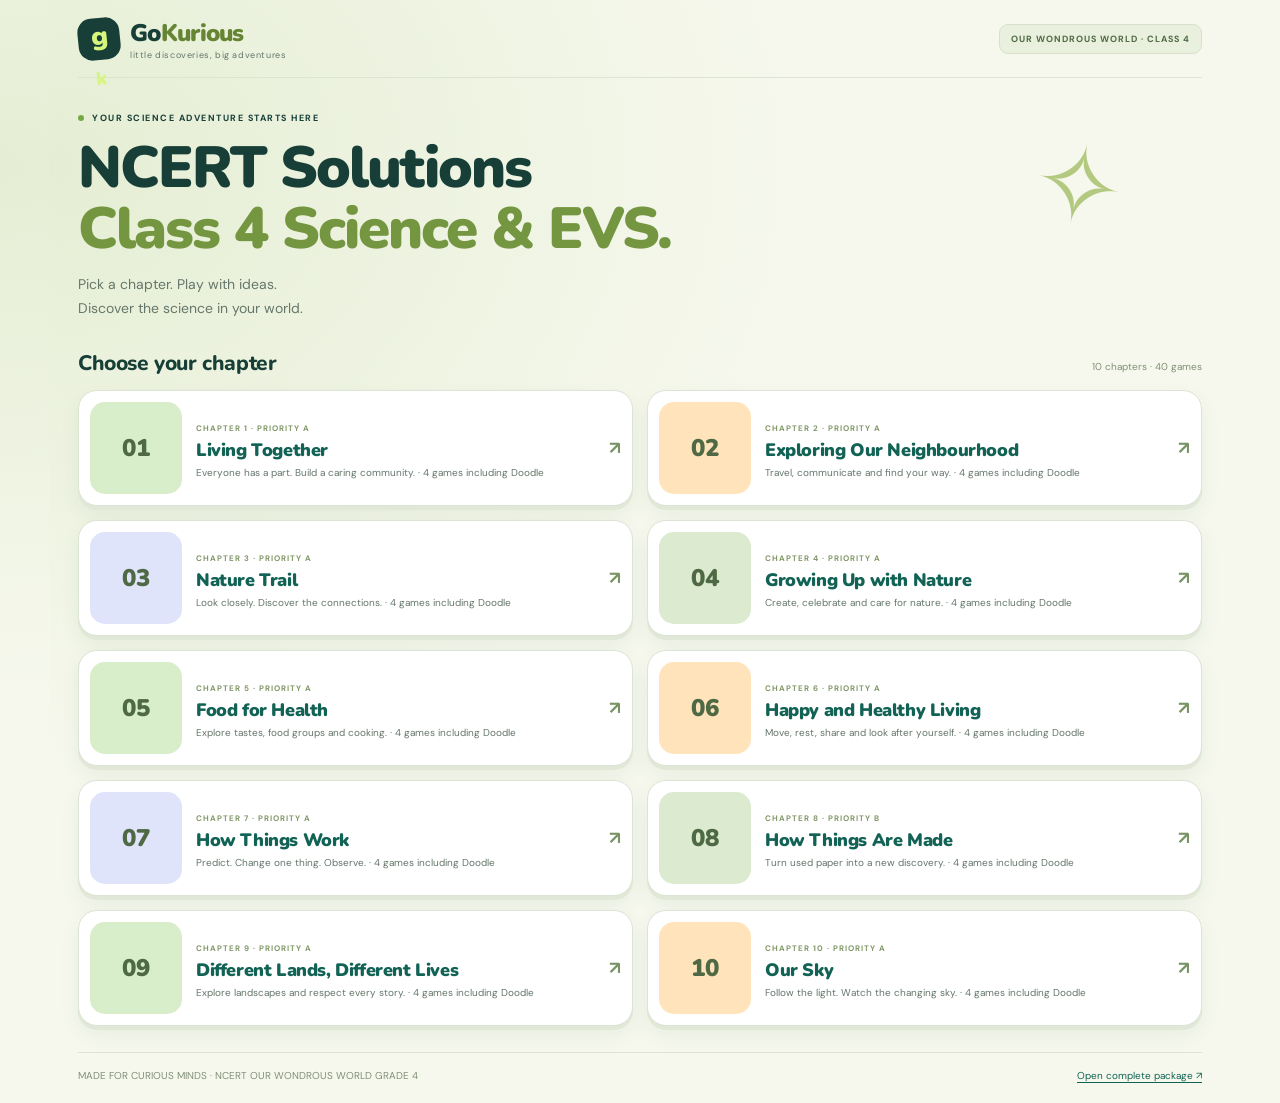
==== class-4-science/index.html @ 587dfb56 "Publish Class 4 Science and EVS games for Our Wondrous World" ====
<!doctype html>
<html lang="en">
<head>
  <meta charset="utf-8">
  <meta name="viewport" content="width=device-width, initial-scale=1, viewport-fit=cover">
  <meta name="theme-color" content="#173f37">
  <meta name="description" content="NCERT Solutions Class 4 Science & EVS: Our Wondrous World games, Doodle activities, articles and FAQs across all 10 chapters.">
  <title>NCERT Solutions Class 4 Science & EVS · GoKurious</title>
  <link rel="stylesheet" href="chapters/class-4-science/styles.css">
  <style>
    .class4-hub{min-height:100svh;max-width:1180px;margin:auto;padding:0 28px;background:radial-gradient(ellipse at 0 15%,#e5eed4,transparent 45%),#f6f8ed;color:#173f37}
    .class4-head{display:flex;align-items:center;justify-content:space-between;border-bottom:1px solid #dce4d3;min-height:78px;gap:15px}
    .class4-brand{display:flex;align-items:center;gap:10px;text-decoration:none;font:900 24px Nunito,system-ui;color:#173f37;letter-spacing:-.7px}.class4-brand small{display:block;font:400 9px 'DM Sans',system-ui;letter-spacing:.6px;color:#65776b}.class4-logo{display:grid;place-items:center;width:42px;height:42px;border-radius:14px;background:#173f37;color:#d6f57d;font:900 27px Nunito;transform:rotate(-6deg)}.class4-logo span{font-size:18px;margin:12px 0 0 -4px}.class4-pill{font:700 9px 'DM Sans';letter-spacing:1px;color:#4e6943;background:#eaf0de;border:1px solid #d7e1ca;padding:8px 11px;border-radius:9px}
    .class4-main{padding:34px 0 26px}.class4-hero{position:relative;margin-bottom:28px}.class4-eyebrow{font:700 9px 'DM Sans';letter-spacing:1.5px;display:flex;align-items:center;gap:8px}.class4-eyebrow:before{content:'';width:6px;height:6px;background:#75a846;border-radius:50%}.class4-hero h1{font:900 clamp(36px,5vw,58px)/1.06 Nunito;margin:13px 0;letter-spacing:-2px}.class4-hero h1 em{font-style:normal;color:#749640}.class4-hero p{font:400 14px/1.7 'DM Sans';color:#65776b;margin:0}.class4-spark{position:absolute;right:7%;top:4px;font-size:108px;color:#b4c980;transform:rotate(12deg)}
    .class4-section-title{display:flex;justify-content:space-between;align-items:baseline;gap:12px;margin:0 0 13px}.class4-section-title h2{font:800 21px Nunito;margin:0;letter-spacing:-.4px}.class4-section-title span{font:400 10px 'DM Sans';color:#829077}.class4-grid{display:grid;grid-template-columns:repeat(2,minmax(0,1fr));gap:14px}.class4-card{display:grid;grid-template-columns:92px 1fr 20px;gap:14px;align-items:center;padding:11px;background:#fff;border:1px solid #dce4d5;border-radius:19px;text-decoration:none;box-shadow:0 4px 0 #e2e8d7,0 9px 21px #244c3010;transition:transform .18s,box-shadow .18s}.class4-card:hover{transform:translateY(-3px);box-shadow:0 7px 0 #dce5cd,0 12px 26px #244c3017}.class4-number{display:grid;place-items:center;aspect-ratio:1;border-radius:15px;background:var(--tile);font:900 24px Nunito;color:#4e6943}.class4-copy small{font:700 8px 'DM Sans';letter-spacing:1px;color:#829868}.class4-copy h3{font:900 18px/1.1 Nunito;margin:5px 0 5px;letter-spacing:-.4px}.class4-copy p{font:400 10px/1.45 'DM Sans';color:#65776b;margin:0}.class4-card .arrow{justify-self:end;color:#789364;font:700 18px 'DM Sans'}.class4-footer{display:flex;justify-content:space-between;gap:15px;border-top:1px solid #dce4d3;padding:16px 0 21px;color:#819077;font:400 10px 'DM Sans'}.class4-footer a{text-decoration:underline;text-underline-offset:3px}
    @media(max-width:700px){.class4-hub{padding:0 16px}.class4-head{min-height:64px}.class4-brand{font-size:20px;gap:8px}.class4-logo{width:34px;height:35px;border-radius:11px;font-size:22px}.class4-logo span{font-size:15px}.class4-brand small{font-size:7px}.class4-pill{font-size:8px;padding:7px 8px}.class4-main{padding-top:25px}.class4-hero{margin-bottom:23px}.class4-eyebrow{font-size:7px;letter-spacing:1px}.class4-hero h1{font-size:37px;letter-spacing:-1.6px;margin:12px 0 9px}.class4-hero p{font-size:11px;line-height:1.6}.class4-spark{font-size:62px;right:0;top:20px;opacity:.6}.class4-section-title{margin-bottom:11px}.class4-section-title h2{font-size:17px}.class4-section-title span{font-size:8px;max-width:125px;text-align:right}.class4-grid{grid-template-columns:1fr;gap:10px}.class4-card{grid-template-columns:66px 1fr 20px;gap:11px;padding:8px;border-radius:15px}.class4-number{border-radius:11px;font-size:19px}.class4-copy small{font-size:7px}.class4-copy h3{font-size:16px;margin:3px 0}.class4-copy p{font-size:9px}.class4-card .arrow{font-size:16px}.class4-footer{font-size:8px;line-height:1.4}.class4-footer span{max-width:115px}.class4-footer a{text-align:right;max-width:170px}}
    @media(max-width:370px){.class4-hub{padding:0 12px}.class4-brand small{display:none}.class4-hero h1{font-size:33px}.class4-card{grid-template-columns:58px 1fr 18px}.class4-copy h3{font-size:15px}}
  </style>
</head>
<body style="overflow:auto;height:auto">
  <div class="class4-hub">
    <header class="class4-head"><a class="class4-brand" href="./"><span class="class4-logo">g<span>k</span></span><span>Go<span style="color:#668534">Kurious</span><small>little discoveries, big adventures</small></span></a><span class="class4-pill">OUR WONDROUS WORLD · CLASS 4</span></header>
    <main class="class4-main">
      <section class="class4-hero"><div class="class4-eyebrow">YOUR SCIENCE ADVENTURE STARTS HERE</div><h1>NCERT Solutions<br><em>Class 4 Science & EVS.</em></h1><p>Pick a chapter. Play with ideas.<br>Discover the science in your world.</p><span class="class4-spark" aria-hidden="true">✧</span></section>
      <section aria-labelledby="chapters-title"><div class="class4-section-title"><h2 id="chapters-title">Choose your chapter</h2><span>10 chapters · 40 games</span></div><div class="class4-grid" id="chapter-grid"></div></section>
    </main>
    <footer class="class4-footer"><span>MADE FOR CURIOUS MINDS · NCERT OUR WONDROUS WORLD GRADE 4</span><a href="chapters/class-4-science/" aria-label="Open the complete Class 4 Science & EVS package">Open complete package ↗</a></footer>
  </div>
  <script src="chapters/class-4-science/content.js"></script>
  <script>
  document.querySelector('#chapter-grid').innerHTML=SAFARI.worlds.map((w,i)=>`<a class="class4-card" href="chapters/class-4-science/#ch${i+1}" style="--tile:${w.color}" aria-label="Open Chapter ${i+1}: ${w.name}"><span class="class4-number">${String(i+1).padStart(2,'0')}</span><span class="class4-copy"><small>CHAPTER ${i+1} · PRIORITY ${w.priority}</small><h3>${w.name}</h3><p>${w.subtitle} · 4 games including Doodle</p></span><span class="arrow" aria-hidden="true">↗</span></a>`).join('');
  </script>
</body>
</html>
---- class-4-science/chapters/class-4-science/styles.css ----
@font-face {
  font-family: 'DM Sans';
  font-style: normal;
  font-weight: 400;
  font-display: swap;
  src: url(assets/dm-sans-400.ttf) format('truetype');
}
@font-face {
  font-family: 'DM Sans';
  font-style: normal;
  font-weight: 500;
  font-display: swap;
  src: url(assets/dm-sans-500.ttf) format('truetype');
}
@font-face {
  font-family: 'DM Sans';
  font-style: normal;
  font-weight: 600;
  font-display: swap;
  src: url(assets/dm-sans-600.ttf) format('truetype');
}
@font-face {
  font-family: 'DM Sans';
  font-style: normal;
  font-weight: 700;
  font-display: swap;
  src: url(assets/dm-sans-700.ttf) format('truetype');
}
@font-face {
  font-family: 'Nunito';
  font-style: normal;
  font-weight: 600;
  font-display: swap;
  src: url(assets/nunito-600.ttf) format('truetype');
}
@font-face {
  font-family: 'Nunito';
  font-style: normal;
  font-weight: 700;
  font-display: swap;
  src: url(assets/nunito-700.ttf) format('truetype');
}
@font-face {
  font-family: 'Nunito';
  font-style: normal;
  font-weight: 800;
  font-display: swap;
  src: url(assets/nunito-800.ttf) format('truetype');
}
@font-face {
  font-family: 'Nunito';
  font-style: normal;
  font-weight: 900;
  font-display: swap;
  src: url(assets/nunito-900.ttf) format('truetype');
}
:root{--ink:#173f37;--muted:#63766d;--paper:#f6f8ed;--green:#204b3d;--lime:#d6f57d;--line:#dce4d3;--orange:#ff9254;--font:'Nunito',ui-rounded,'Arial Rounded MT Bold',system-ui,sans-serif;color:var(--ink);font-family:'DM Sans',system-ui,sans-serif;font-synthesis:none;background:var(--paper)}
*{box-sizing:border-box}body{margin:0;background:radial-gradient(ellipse at 0 15%,#e5eed4,transparent 40%),var(--paper)}button,input{font:inherit}button{cursor:pointer;color:inherit;-webkit-tap-highlight-color:transparent;touch-action:manipulation}button:disabled{cursor:default;opacity:.5}button:focus-visible,a:focus-visible,input:focus-visible,[tabindex]:focus-visible{outline:3px solid #ed7632;outline-offset:3px}button{border:0}button:hover:not(:disabled){filter:brightness(.98)}button:active:not(:disabled){transform:translateY(2px)}a{color:#126355;text-underline-offset:3px}.app-shell{max-width:1260px;margin:auto;padding:0 38px;height:100svh;height:100dvh;display:grid;grid-template-rows:82px minmax(0,1fr) 40px;gap:10px}header.topbar{display:flex;align-items:center;justify-content:space-between;border-bottom:1px solid var(--line);gap:10px}.brand{display:flex;align-items:center;gap:11px;background:transparent;text-align:left;padding:0;font-family:var(--font);font-size:24px;font-weight:1000;letter-spacing:-.7px}.brand small{display:block;font-family:'DM Sans',sans-serif;font-size:10px;font-weight:500;letter-spacing:.8px;margin-top:-2px;color:#65786c}.brand-icon{display:flex;align-items:center;justify-content:center;width:43px;height:44px;border-radius:14px;background:var(--ink);color:var(--lime);font-size:28px;line-height:1;transform:rotate(-6deg)}.brand-icon span{font-size:20px;margin-left:-4px;margin-top:12px}.brand-accent{color:#668534}.top-actions{display:flex;gap:10px;align-items:center}.icon-btn{position:relative;display:grid;place-items:center;border:1px solid var(--line);border-radius:50%;width:42px;height:42px;background:#fff9;font-size:20px;font-weight:700}.sound-off{position:absolute;width:19px;height:2px;background:currentColor;transform:rotate(-45deg)}.xp{display:flex;align-items:center;gap:6px;font-size:15px;font-weight:700;background:#eef1df;border:1px solid #dee4c6;padding:9px 13px;border-radius:24px}.xp>span{color:#bd741c;font-size:21px}.xp small{font-size:10px}.site-footer{display:flex;align-items:center;justify-content:space-between;font-size:10px;color:#7c8b77;letter-spacing:.5px}.site-footer>span:first-child{font-size:9px;letter-spacing:1.6px}#app{min-height:0;outline:none}.home{height:100%;display:grid;grid-template-rows:minmax(120px,1.1fr) auto minmax(230px,1.55fr) auto;gap:18px}.hero{display:grid;grid-template-columns:1.15fr 1fr;gap:14px;min-height:0;align-items:center}.eyebrow{display:flex;gap:8px;align-items:center;font-size:10px;letter-spacing:1.5px;font-weight:700;text-transform:uppercase}.eyebrow .dot{width:6px;height:6px;background:#75a846;border-radius:50%}.chapter-pill{border:1px solid #d4ddc9;padding:5px 8px;border-radius:5px;font-size:9px;letter-spacing:1px}.hero h1{font-family:var(--font);font-size:clamp(38px,4.8vw,65px);font-weight:1000;line-height:1.02;letter-spacing:-2.9px;margin:12px 0 10px}.hero h1 em{font-style:normal;color:#749640;position:relative;white-space:nowrap}.hero h1 em:after{content:'';position:absolute;left:0;right:0;bottom:-3px;height:8px;border-top:3px solid #b7d36a;border-radius:50%;transform:rotate(-2deg)}.hero p{font-size:14px;line-height:1.6;color:var(--muted);max-width:440px;margin:0}.hero-art{width:100%;height:100%;max-height:270px;min-height:0;overflow:visible}.world-bar{display:flex;align-items:center;justify-content:space-between;gap:12px}.world-title h2{font-family:var(--font);font-size:21px;letter-spacing:-.5px;margin:0}.world-title p{font-size:11px;color:var(--muted);margin:4px 0 0}.mode-switch{display:flex;gap:3px;padding:4px;border:1px solid #d9e1cf;border-radius:30px;background:#ecf0e3}.mode-switch button{padding:9px 17px;background:transparent;font-size:12px;font-weight:700;border-radius:22px;white-space:nowrap}.mode-switch button.active{background:var(--green);color:white;box-shadow:0 2px 5px #1e442b19}.game-grid{display:grid;grid-template-columns:repeat(4,minmax(0,1fr));gap:17px;min-height:0}.game-card{display:flex;flex-direction:column;background:#fff;border:1px solid #dce4d5;border-radius:21px;padding:10px;text-align:left;position:relative;min-width:0;min-height:0;box-shadow:0 5px 0 #e5e9da,0 6px 16px #2a493206;transition:transform .18s,box-shadow .18s}.game-card:hover{transform:translateY(-4px)!important;box-shadow:0 8px 0 #e1e7d7,0 14px 23px #2a493212}.card-art{position:relative;flex:1;min-height:70px;border-radius:13px;overflow:hidden;background:var(--tile);display:flex;align-items:center;justify-content:center}.card-art svg{width:100%;height:100%;max-height:185px}.card-number{position:absolute;top:9px;left:9px;background:#fff9;border:1px solid #fff8;font-size:9px;letter-spacing:.8px;border-radius:8px;padding:5px 7px;font-weight:800}.card-state{position:absolute;right:9px;top:9px;font-size:10px;padding:5px 8px;border-radius:9px;background:#fff9}.card-text{padding:11px 5px 3px;display:grid;grid-template-columns:1fr 29px;gap:4px;align-items:center}.card-text h3{font-family:var(--font);font-size:17px;font-weight:900;letter-spacing:-.5px;margin:0}.card-text p{font-size:10px;color:var(--muted);line-height:1.5;margin:3px 0}.card-arrow{grid-column:2;grid-row:1/3;width:29px;height:29px;border:1px solid var(--line);display:grid;place-items:center;border-radius:50%}.card-meta{font-size:9px;letter-spacing:.4px;color:#819070;padding:8px 5px 3px;border-top:1px dashed #e5e9de;margin-top:5px;display:flex;justify-content:space-between}.journey-bottom{display:flex;gap:15px;align-items:center;justify-content:space-between}.journey-nav{display:flex;align-items:center;gap:10px}.journey-nav>button{width:40px;height:40px;border-radius:50%;border:1px solid var(--line);background:white;font-size:18px}.world-dots{display:flex;gap:7px}.world-dots button{height:8px;width:8px;border-radius:5px;padding:0;background:#d1dac4;min-width:8px}.world-dots button.active{width:26px;background:var(--green)}.journey-note{font-size:11px;color:var(--muted);display:flex;align-items:center;gap:9px}.journey-note b{color:var(--green)}.journey-note .badge{font-size:18px}.journey-bottom>.text-btn{font-size:11px}.text-btn{background:transparent;padding:9px 0;text-decoration:underline;text-underline-offset:4px;font-size:12px}.play{height:100%;display:grid;grid-template-rows:auto auto minmax(0,1fr);gap:12px}.play-top{display:flex;justify-content:space-between;gap:10px;align-items:center}.back-btn{font-size:12px;background:transparent;display:flex;gap:7px;align-items:center;padding:8px 0;font-weight:600;white-space:nowrap}.play-top .mode-switch button{padding:7px 13px;font-size:11px}.play-heading{display:flex;justify-content:space-between;gap:12px;align-items:center}.play-heading h1{font-family:var(--font);font-size:31px;line-height:1.15;letter-spacing:-1px;margin:0}.play-heading p{font-size:12px;color:var(--muted);margin:3px 0 0}.mission-stats{display:flex;align-items:center;gap:12px;font-size:12px;flex-shrink:0}.mission-stats span{font-size:10px;color:var(--muted);display:block}.mission-stats b{font-family:var(--font);font-size:20px}.game-layout{min-height:0;display:grid;grid-template-columns:minmax(0,1fr) 265px;gap:18px}.game-box{display:grid;grid-template-rows:auto minmax(0,1fr) auto auto;min-height:0;background:white;border:1px solid #d6e1ce;border-radius:22px;padding:12px;box-shadow:0 5px 0 #e2e9d8;overflow:hidden}.game-instruction{display:flex;justify-content:space-between;align-items:center;gap:12px;min-height:48px;padding:0 6px 8px}.game-instruction h2{font-family:var(--font);font-size:19px;font-weight:900;line-height:1.22;margin:0}.round-chip{font-size:10px;white-space:nowrap;background:#edf2e1;border-radius:15px;padding:6px 10px;font-weight:700}.stage{border-radius:15px;position:relative;overflow:hidden;min-height:0;background:var(--scene,#e6f3ed);isolation:isolate;display:flex;align-items:center;justify-content:center}.stage>svg{width:100%;height:100%;display:block;max-height:100%;touch-action:none;user-select:none}.stage svg text{font-family:var(--font);pointer-events:none}.stage svg [role=button]{cursor:pointer;outline:none}.stage svg [role=button]:focus-visible{filter:drop-shadow(0 0 4px #b45c18)}.stage svg .hit{fill:transparent;stroke:transparent}.scene-caption{position:absolute;bottom:8px;left:50%;transform:translateX(-50%);background:#fffdf0e8;border:1px solid #fff;border-radius:20px;padding:5px 12px;font-size:10px;font-weight:700;white-space:nowrap;pointer-events:none}.controls{display:flex;align-items:center;justify-content:center;gap:9px;padding:10px 2px 3px;flex-wrap:wrap;min-height:52px}.controls:empty{display:none}.btn{min-height:44px;padding:11px 20px;background:var(--green);color:#fff;border-radius:12px;font-size:12px;font-weight:700;box-shadow:0 3px 0 #133027;display:inline-flex;align-items:center;justify-content:center;gap:7px;white-space:normal;line-height:1.2}.btn.secondary{background:#eef2e6;color:var(--ink);box-shadow:0 3px 0 #d9e3cc}.btn.orange{background:#fc9e64;color:#452a17;box-shadow:0 3px 0 #d17a41}.btn.small{padding:8px 13px}.choices{display:flex;gap:8px;justify-content:center;width:100%}.choices>.btn{flex:1;max-width:220px;padding:10px 8px}.control-label{font-size:11px;display:flex;align-items:center;gap:8px}.range-wrap{display:flex;align-items:center;gap:8px;flex:1;min-width:150px;max-width:400px}.range-wrap output{min-width:38px;font-size:13px;font-weight:800}.range-wrap input{width:100%;accent-color:var(--green);height:38px;min-width:50px;cursor:pointer;touch-action:pan-x}.range-wrap button{width:40px;height:40px;border-radius:10px;flex-shrink:0;background:#edf2e2;font-size:18px}.feedback{min-height:45px;border-top:1px dashed #dce4d5;margin-top:6px;padding:8px 5px 0;display:flex;gap:8px;align-items:center;font-size:12px;line-height:1.4;color:#536b5b}.feedback .feedback-icon{font-size:18px;flex-shrink:0}.feedback.success{color:#195e40}.feedback.retry{color:#8c4b21}.feedback button{margin-left:auto;flex-shrink:0;min-height:38px}.side-panel{display:flex;flex-direction:column;gap:12px;min-height:0}.concept-card{padding:19px;background:#e8edda;border:1px solid #d8e1cb;border-radius:18px}.concept-card .eyebrow{font-size:9px;color:#597147}.concept-card h3{font-family:var(--font);font-size:19px;margin:12px 0 8px;line-height:1.2;letter-spacing:-.4px}.concept-card p{font-size:12px;line-height:1.65;color:#526a56;margin:0}.concept-card .example{margin-top:12px;padding-top:12px;border-top:1px dashed #becdae;font-size:11px;line-height:1.5}.mission-card{padding:16px 18px;border-radius:18px;background:#fff8e5;border:1px solid #e9dfbf;flex:1;min-height:0}.mission-card h3{font-family:var(--font);font-size:14px;margin:0 0 12px}.milestone{display:flex;gap:10px;align-items:center;font-size:11px;margin:11px 0;color:#7b7e60}.milestone i{font-style:normal;width:25px;height:25px;border-radius:50%;border:1px solid #d9d8bd;display:grid;place-items:center;font-size:10px;background:#fffdf3;flex-shrink:0}.milestone.done{color:var(--green);font-weight:700}.milestone.done i{background:var(--lime);border-color:#aac666}.progress-track{height:6px;background:#e6e5cf;border-radius:5px;overflow:hidden;margin-top:14px}.progress-track>span{height:100%;display:block;background:#7caa4c;transition:width .3s}.help-row{display:flex;gap:8px}.help-row button{flex:1}.mobile-tip{display:none}.done-screen{height:100%;display:flex;flex-direction:column;justify-content:center;align-items:center;text-align:center;gap:12px;padding:20px;background:radial-gradient(ellipse,#e5f2d6,transparent 70%)}.done-screen h1{font-family:var(--font);font-size:40px;letter-spacing:-1.5px;margin:0}.done-screen p{max-width:450px;color:var(--muted);font-size:14px;line-height:1.7;margin:0}.done-screen .trophy{font-size:70px;filter:drop-shadow(0 7px 0 #d9e5bb)}.done-screen .summary-pills{display:flex;gap:12px;margin:10px}.summary-pills>span{background:white;border:1px solid var(--line);padding:13px 20px;border-radius:15px;font-size:12px}.summary-pills b{display:block;font-family:var(--font);font-size:26px}.done-screen .done-actions{display:flex;gap:10px;flex-wrap:wrap;justify-content:center}dialog{border:1px solid var(--line);background:var(--paper);border-radius:24px;width:min(580px,calc(100vw - 28px));max-height:88dvh;padding:22px;color:var(--ink);box-shadow:0 30px 100px #16362b40}dialog::backdrop{background:#13352e85;backdrop-filter:blur(5px)}.dialog-top{display:flex;justify-content:space-between;align-items:center;font-size:9px;letter-spacing:1.7px;font-weight:700;margin-bottom:14px}dialog h2{font-family:var(--font);font-size:29px;letter-spacing:-1px;margin:0 0 12px}dialog h3{font-family:var(--font);font-size:17px;margin:18px 0 8px}dialog p,dialog li{font-size:13px;line-height:1.7}dialog ul{padding-left:20px}dialog .guide-list{display:grid;gap:8px;margin:15px 0}dialog .guide-list button{text-align:left;background:white;border:1px solid var(--line);padding:12px;border-radius:10px;font-size:12px;display:flex;justify-content:space-between;gap:10px}dialog .guide-list small{font-size:10px;color:var(--muted);white-space:nowrap}.confetti{position:fixed;inset:0;pointer-events:none;z-index:4;overflow:hidden}.confetti i{position:absolute;top:-20px;width:9px;height:16px;background:var(--c);left:var(--x);animation:confetti 1.5s ease-in var(--d) both}@keyframes confetti{to{transform:translateY(105vh) rotate(540deg)}}@keyframes float{50%{transform:translateY(-7px)}}.floaty{animation:float 5s ease-in-out infinite}.doodle{--paper:#fffaf0;--line:#e0dac8;--green:#35454a;--ink:#35454a;--lime:#fce19a}.doodle .stage{background-color:#fffcef;background-image:linear-gradient(#91b9cb20 1px,transparent 1px),linear-gradient(90deg,#91b9cb20 1px,transparent 1px);background-size:21px 21px}.doodle .game-box,.doodle .game-card,.doodle .concept-card,.doodle .mission-card{border:2px solid #526269;border-radius:16px 21px 18px 23px;box-shadow:3px 4px 0 #52626922}.doodle .game-card:nth-child(odd){transform:rotate(-.5deg)}.doodle .stage svg .geo-line{stroke-dasharray:2 1;stroke-linejoin:round}.doodle .game-box .stage .scene-fill{fill:#fff4cc}.doodle .card-art{background-color:#fff5da;background-image:linear-gradient(#91b9cb1a 1px,transparent 1px);background-size:20px 20px}.doodle .hero h1 em{color:#c88a42}.doodle .hero-art{filter:saturate(.65)}.doodle .btn{border-radius:10px 13px 8px 12px}.doodle .stage .decor{opacity:.3}.doodle .hero h1,.doodle h2,.doodle h3{font-family:var(--font)}
@media(min-width:1500px){.app-shell{padding-top:10px;padding-bottom:10px;max-height:960px;margin-top:max(0px,calc((100dvh - 960px)/2))}}
@media(max-height:760px) and (min-width:701px){.app-shell{grid-template-rows:66px minmax(0,1fr) 25px;gap:8px}.home{gap:12px;grid-template-rows:minmax(95px,1fr) auto minmax(190px,1.5fr) auto}.hero h1{font-size:46px}.hero p{font-size:12px}.hero-art{max-height:195px}.concept-card{padding:14px}.concept-card h3{font-size:16px;margin-top:8px}.concept-card p{font-size:11px}.mission-card{padding:12px}.milestone{margin:8px 0}.play-heading h1{font-size:26px}.play{gap:8px}.game-instruction h2{font-size:16px}.game-layout{grid-template-columns:minmax(0,1fr) 235px}.concept-card .example{display:none}}
@media(max-width:1000px) and (min-width:701px){.app-shell{padding:0 24px}.game-grid{gap:12px}.card-text h3{font-size:15px}.card-text p{font-size:10px}.card-meta{font-size:8px}.game-layout{grid-template-columns:minmax(0,1fr) 215px;gap:12px}.concept-card{padding:15px}.hero h1{font-size:49px}.hero p{font-size:12px}.game-card{padding:8px}.game-instruction h2{font-size:16px}.controls{gap:6px}.controls .btn{padding:10px 12px}.feedback{font-size:11px}.feedback .btn{padding:9px}}
@media(max-width:700px){.app-shell{padding:0 17px;grid-template-rows:65px minmax(0,1fr) 28px;gap:10px}.brand{font-size:20px;gap:8px}.brand small{font-size:7px;letter-spacing:.7px}.brand-icon{width:34px;height:36px;font-size:24px;border-radius:11px}.brand-icon span{font-size:17px}.top-actions{gap:6px}.icon-btn{width:36px;height:36px;font-size:18px}.xp{font-size:12px;padding:6px 8px;gap:3px}.xp>span{font-size:17px}.xp small{font-size:8px}.site-footer>span:first-child,.save-label{display:none}.site-footer{justify-content:center;font-size:9px}.home{grid-template-rows:minmax(110px,.75fr) auto minmax(270px,2fr) auto;gap:12px}.hero{grid-template-columns:1fr 115px;gap:0}.hero h1{font-size:39px;letter-spacing:-1.8px;margin:9px 0 8px}.hero p{font-size:11px;line-height:1.5}.hero .eyebrow{font-size:7px;letter-spacing:1px;gap:5px}.chapter-pill{font-size:7px;padding:4px 5px}.hero-art{width:155px;max-width:155px;margin-left:-27px;max-height:160px}.world-title h2{font-size:17px}.world-title p{font-size:9px;margin-top:3px}.mode-switch{padding:3px;gap:1px}.mode-switch button{padding:8px 10px;font-size:10px}.game-grid{grid-template-columns:repeat(2,minmax(0,1fr));grid-template-rows:repeat(2,minmax(0,1fr));gap:12px}.game-card{padding:7px;border-radius:15px;box-shadow:0 4px 0 #e4e9da}.card-art{border-radius:10px;min-height:48px}.card-art svg{max-height:125px}.card-number{left:6px;top:6px;font-size:7px;padding:4px 5px;border-radius:6px}.card-state{top:6px;right:6px;font-size:8px;padding:3px 5px}.card-text{padding:7px 3px 1px;grid-template-columns:1fr 24px;gap:0}.card-text h3{font-size:14px;letter-spacing:-.4px}.card-text p{font-size:9px;line-height:1.3;margin:2px 0}.card-arrow{width:24px;height:24px;font-size:12px}.card-meta{font-size:7px;padding:5px 3px 1px;margin-top:3px}.journey-bottom{gap:8px}.journey-note{font-size:9px;gap:5px}.journey-note .badge{font-size:14px}.journey-note span:last-child{max-width:115px}.journey-bottom>.text-btn{display:none}.journey-nav{gap:8px}.journey-nav>button{height:34px;width:34px}.world-dots{gap:5px}.play{gap:9px;grid-template-rows:auto auto minmax(0,1fr)}.play-top .mode-switch button{font-size:10px;padding:7px 10px}.back-btn{font-size:11px}.play-heading h1{font-size:25px;letter-spacing:-.8px}.play-heading p{font-size:10px}.mission-stats{gap:10px;font-size:11px}.mission-stats span{font-size:8px}.mission-stats b{font-size:18px}.game-layout{grid-template-columns:1fr;gap:0}.side-panel{display:none}.game-box{padding:9px;border-radius:19px;grid-template-rows:auto minmax(0,1fr) auto auto}.game-instruction{min-height:46px;padding:0 3px 8px;gap:6px}.game-instruction h2{font-size:17px}.round-chip{font-size:8px;padding:5px 7px}.stage{border-radius:12px}.controls{padding:9px 0 2px;gap:7px;min-height:50px}.btn{font-size:11px;padding:11px 14px;min-height:44px;border-radius:10px}.choices{gap:6px}.choices>.btn{padding:10px 5px;font-size:10px}.control-label{font-size:10px}.feedback{font-size:11px;padding:7px 2px 0;min-height:55px;gap:7px}.feedback .btn{min-height:40px;padding:9px 11px}.feedback .feedback-icon{font-size:16px}.mobile-tip{display:flex;gap:6px;margin-left:auto}.mobile-tip button{background:#edf1df;padding:7px;border-radius:8px;font-size:10px;min-height:33px}.range-wrap{min-width:120px;gap:5px}.range-wrap button{width:34px;height:38px}.range-wrap output{font-size:11px;min-width:30px}.scene-caption{font-size:8px;bottom:6px;padding:4px 8px}.done-screen h1{font-size:32px}.done-screen p{font-size:12px}.done-screen{padding:10px}.done-screen .summary-pills{gap:8px;margin:5px}.summary-pills>span{padding:10px 14px;font-size:10px}.summary-pills b{font-size:23px}dialog{padding:18px}dialog h2{font-size:25px}}
@media(max-width:370px){.app-shell{padding:0 11px;grid-template-rows:57px minmax(0,1fr) 23px;gap:8px}.brand small{display:none}.hero h1{font-size:34px}.hero{grid-template-columns:1fr 96px}.hero-art{width:133px;margin-left:-26px}.hero p{font-size:10px}.home{gap:9px;grid-template-rows:minmax(104px,.65fr) auto minmax(248px,2fr) auto}.world-title h2{font-size:15px}.world-title p{font-size:8px}.game-grid{gap:9px}.card-text h3{font-size:12px}.card-text p{font-size:8px}.card-meta{font-size:6.5px}.mode-switch button{padding:7px 8px;font-size:9px}.play-heading h1{font-size:22px}.game-instruction h2{font-size:15px}.game-box{padding:7px}.controls .btn{font-size:10px;padding:10px 8px}.feedback{font-size:10px}.play{gap:6px}.mission-stats b{font-size:16px}.top-actions{gap:5px}}
@media(max-height:680px) and (max-width:700px) and (orientation:portrait){.app-shell{grid-template-rows:55px minmax(0,1fr) 19px;gap:7px}.home{grid-template-rows:110px auto minmax(210px,1fr) auto;gap:9px}.hero h1{font-size:33px;line-height:1; margin:7px 0}.hero p{font-size:10px}.hero-art{max-height:125px}.game-card{padding:6px}.card-text{padding-top:5px}.card-text h3{font-size:12px}.card-text p{font-size:8px}.card-meta{font-size:7px;padding-top:3px}.card-art{min-height:35px}.journey-nav>button{width:29px;height:29px}.play{gap:6px}.play-heading h1{font-size:22px}.play-heading p{font-size:9px}.play-top .mode-switch button{padding:6px 9px}.game-instruction{min-height:39px}.game-instruction h2{font-size:15px}.feedback{min-height:48px;font-size:10px}.controls{padding-top:6px;min-height:47px}.game-box{padding:8px}.mission-stats b{font-size:16px}}
@media(orientation:landscape) and (max-height:540px){.app-shell{padding:0 15px;grid-template-rows:45px minmax(0,1fr) 15px;gap:5px}.brand small{display:none}.brand{font-size:19px}.brand-icon{width:30px;height:30px;border-radius:9px;font-size:20px}.top-actions .icon-btn{width:32px;height:32px}.home{grid-template-rows:64px auto minmax(90px,1fr) 27px;gap:7px}.hero{grid-template-columns:1fr 150px}.hero h1{font-size:31px;margin:4px 0}.hero h1 br{display:none}.hero .eyebrow{font-size:7px}.hero p{display:none}.hero-art{max-height:85px}.game-grid{grid-template-columns:repeat(4,minmax(0,1fr));grid-template-rows:1fr;gap:10px}.card-art{min-height:25px}.card-text{padding:5px 2px 0}.card-text h3{font-size:12px}.card-text p{font-size:8px}.card-meta{display:none}.card-number,.card-state{font-size:7px;padding:3px}.world-title h2{font-size:15px}.world-title p{display:none}.mode-switch button{padding:6px 10px;font-size:9px}.journey-nav>button{width:27px;height:27px}.play{grid-template-rows:auto minmax(0,1fr);gap:5px}.play-top{position:absolute;right:16px;top:52px;z-index:2}.play-top .back-btn{display:none}.play-top .mode-switch{display:none}.mobile-tip{display:flex}.mobile-tip button{font-size:9px;padding:5px 8px;min-height:29px}.play-heading{padding-right:125px;min-height:32px}.play-heading h1{font-size:20px}.play-heading p{display:none}.mission-stats span{display:inline;font-size:9px}.mission-stats b{font-size:14px}.game-layout{grid-template-columns:1fr}.side-panel{display:none}.game-box{display:grid;grid-template-columns:minmax(0,1fr) 245px;grid-template-rows:auto minmax(0,1fr) auto;padding:7px;gap:5px;border-radius:15px}.game-instruction{grid-column:2;grid-row:1;min-height:0;align-items:flex-start;padding:4px}.game-instruction h2{font-size:15px}.round-chip{font-size:8px;padding:4px;display:none}.stage{grid-column:1;grid-row:1/4;min-height:0}.controls{grid-column:2;grid-row:2;align-content:center;padding:2px;gap:7px}.feedback{grid-column:2;grid-row:3;font-size:10px;min-height:40px;flex-wrap:wrap;margin:0;padding:5px 0 0}.feedback .btn{min-height:34px}.feedback .feedback-icon{display:none}.choices{flex-direction:column;gap:6px}.choices>.btn{width:100%;max-width:none;min-height:34px;padding:7px;font-size:10px}.controls .btn{min-height:36px;padding:8px 12px;font-size:10px}.range-wrap{flex-basis:100%}.range-wrap button{width:32px;height:32px}.range-wrap input{height:28px}.range-wrap output{font-size:11px}.site-footer{font-size:8px}.scene-caption{font-size:8px}.done-screen .trophy{font-size:38px}.done-screen{gap:5px}.done-screen h1{font-size:24px}.done-screen p{font-size:11px}.summary-pills>span{padding:6px 15px}.summary-pills b{font-size:19px}.done-screen .summary-pills{margin:2px}}
@media(prefers-reduced-motion:reduce){*,*:before,*:after{animation:none!important;transition:none!important}.confetti{display:none}}
.app-shell{grid-template-columns:minmax(0,1fr)}.home,.hero,.hero>div,.world-bar,.world-title,.play-heading>div,.game-layout{min-width:0}
@media(max-width:700px) and (orientation:portrait){.hero{display:block;position:relative;align-content:center}.hero h1{font-size:36px;letter-spacing:-1.8px}.hero h1 em{white-space:normal}.hero .hero-art{position:absolute;right:-8px;top:2px;width:112px;height:82px;margin:0;max-width:112px}.hero .eyebrow{max-width:230px}.world-title{flex:1}.mode-switch{flex-shrink:0}.hero p{font-size:11px}.game-heading{min-width:0}}
@media(max-width:370px) and (orientation:portrait){.hero h1{font-size:31px}.hero .hero-art{width:90px;height:65px;right:-5px;top:0}.hero p{font-size:10px}.world-title h2{font-size:14px}.world-title p{font-size:8px}.game-instruction h2{font-size:14px}}
@media(max-height:680px) and (max-width:700px) and (orientation:portrait){.hero h1{font-size:30px;margin:7px 0}.hero .hero-art{width:93px;height:65px;top:0}.hero p{font-size:10px}.hero{align-content:start}}
@media(min-width:701px) and (max-width:1100px) and (orientation:portrait){.game-layout{grid-template-columns:1fr;grid-template-rows:minmax(0,1fr) 180px;gap:14px}.side-panel{display:grid;grid-template-columns:1.2fr 1fr;gap:14px}.help-row{display:none}.mobile-tip{display:flex;gap:8px;margin-left:auto}.mobile-tip button{background:#eaf0dc;border-radius:12px;padding:10px 15px;font-size:12px;min-height:40px}.concept-card{padding:16px}.concept-card h3{font-size:19px;margin:8px 0}.concept-card p{font-size:12px;line-height:1.6}.concept-card .example{display:none}.mission-card{padding:12px 16px}.mission-card h3{margin-bottom:8px}.milestone{margin:7px 0;font-size:10px}.progress-track{margin-top:8px}.mission-card .milestone small{font-size:9px}}
/* Only article views and the added restart control use these styles. */
.mode-note{font-size:11px;color:#647662;padding:10px 15px;border:1px solid #d6dfcd;border-radius:24px;white-space:nowrap;background:#edf2e6}.round-chip{font-family:inherit;cursor:pointer}.guide-row{display:flex;gap:7px}.guide-list .guide-row>button:first-child{flex:1;min-width:0}.guide-list .guide-read{width:60px;justify-content:center;background:#e3edcf;color:#3e654c;font-weight:700}
.back-actions{display:flex;align-items:center;gap:10px;flex-shrink:0}.restart-button{display:inline-flex;gap:5px;align-items:center;justify-content:center;min-width:34px;height:34px;padding:5px 9px;border:1px solid var(--line);border-radius:10px;background:#edf1df;font-size:11px;font-weight:700;line-height:1}.restart-button>span:first-child{font-size:21px}.restart-label{display:inline}
@media(max-width:700px){.restart-label{display:none}.back-actions{gap:5px}.restart-button{width:31px;min-width:31px;height:32px;padding:4px}.mode-note{font-size:9px;padding:8px 11px}.play-top{gap:6px}}
@media(max-width:370px){.play-top{gap:4px}.play-top .mobile-tip{gap:4px}.play-top .mobile-tip button{padding-inline:6px}.back-actions{gap:3px}}
@media(orientation:landscape) and (max-height:540px){.play-top .mode-note{display:none}.restart-label{display:none}.restart-button{width:30px;min-width:30px;height:29px;padding:3px}.back-actions{gap:0}.play-top{gap:6px}.play-heading{padding-right:145px}}
/* Typography and article treatment from the GoKurious Moon Phases reference. */
#modal.lesson-dialog{--article-font:system-ui,-apple-system,"Segoe UI",Roboto,"Noto Sans",Ubuntu,Cantarell,"Helvetica Neue",Arial,sans-serif;width:min(900px,calc(100vw - 24px));max-height:92dvh;padding:0;border:1px solid #e2e8f0;border-radius:24px;color:#1e293b;background:#f8fbff;font-family:var(--article-font);font-size:16px;line-height:1.6;box-shadow:0 2px 4px #0f172a0d,0 20px 40px -20px #1e293b4d;scrollbar-gutter:stable;-webkit-font-smoothing:antialiased;scroll-padding-top:68px}
#modal.lesson-dialog .dialog-top{position:sticky;top:0;z-index:3;display:flex;align-items:center;justify-content:space-between;gap:12px;margin:0;padding:12px 24px;background:#f8fbfff5;border-bottom:1px solid #e2e8f0;backdrop-filter:blur(8px);font-family:var(--article-font);color:#475569;font-size:12px;font-weight:700;letter-spacing:.04em}
#modal.lesson-dialog .dialog-top .icon-btn{background:white;border-color:#e2e8f0;color:#475569;box-shadow:none}
#modal.lesson-dialog .gk-article{padding:20px 32px 32px;font-family:var(--article-font);color:#1e293b;font-size:16px;line-height:1.6;overflow-wrap:break-word}
#modal.lesson-dialog .gk-article h1,#modal.lesson-dialog .gk-article h2,#modal.lesson-dialog .gk-article h3{font-family:var(--article-font);line-height:1.15;font-weight:800;letter-spacing:-.01em;color:#1e293b;text-wrap:balance;margin:0 0 .5em}
#modal.lesson-dialog .gk-article h1{font-size:clamp(1.85rem,4.5vw,2.5rem);margin:0}
#modal.lesson-dialog .gk-article h2{font-size:clamp(1.75rem,4vw,2.25rem);margin-bottom:.4em}
#modal.lesson-dialog .gk-article h3{font-size:1.375rem}
#modal.lesson-dialog .gk-article :where(p,ul,ol){font-size:inherit;line-height:inherit;color:inherit;margin:0 0 1em}
#modal.lesson-dialog .gk-article li{font-size:inherit;line-height:inherit}
#modal.lesson-dialog .gk-article p:last-child{margin-bottom:0}
#modal.lesson-dialog .gk-article ul,#modal.lesson-dialog .gk-article ol{padding-left:1.2rem}
#modal.lesson-dialog .gk-article a{color:#4338ca;text-underline-offset:.15em}
#modal.lesson-dialog .gk-article button{font-family:var(--article-font);font-size:inherit;line-height:1.6;letter-spacing:normal;box-shadow:none}
#modal.lesson-dialog .gk-article :focus-visible{outline:3px solid #4338ca;outline-offset:3px;border-radius:10px}
#modal.lesson-dialog .gk-head{display:grid;gap:.75rem;padding-block:.5rem 1.25rem}
#modal.lesson-dialog .gk-head .gk-meta{font-size:.82rem;font-weight:700;color:#475569;margin:0}
#modal.lesson-dialog .gk-head .gk-lead{font-size:1.125rem;line-height:1.6;color:#475569;max-width:62ch;margin:0}
#modal.lesson-dialog .gk-head .gk-pages{font-size:.82rem;color:#475569;margin:0}
#modal.lesson-dialog .gk-panel{background:white;border:1px solid #e2e8f0;border-radius:24px;padding:1.25rem}
#modal.lesson-dialog .gk-panel h2{font-size:1.375rem;margin-bottom:.4em}
#modal.lesson-dialog .gk-soft{background:#f1f5fb;border:0}
#modal.lesson-dialog .gk-section{padding-block:clamp(1.25rem,4vw,2.5rem)}
#modal.lesson-dialog .gk-ideas{display:grid;gap:.45rem;margin:.5rem 0 0}
#modal.lesson-dialog .gk-text-button{background:transparent;color:#4338ca;text-decoration:underline;text-underline-offset:.15em;padding:0;font-weight:600;text-align:left}
#modal.lesson-dialog .gk-play-link{margin-top:1rem;min-height:44px}
#modal.lesson-dialog .gk-prose{max-width:70ch}
#modal.lesson-dialog .gk-prose h2{font-size:1.75rem;margin-top:1.5em}
#modal.lesson-dialog .gk-prose h3{margin-top:1.25em}
#modal.lesson-dialog .gk-prose .article-section{margin:0}
#modal.lesson-dialog .gk-prose p,#modal.lesson-dialog .gk-prose li{font-size:1.0625rem;line-height:1.65}
#modal.lesson-dialog .gk-prose li{margin-bottom:.4em}
#modal.lesson-dialog .gk-worked{padding:1.25rem;background:white;border:1px solid #e2e8f0;border-radius:16px;margin-top:1.5rem}
#modal.lesson-dialog .gk-worked h3{margin-top:0}
#modal.lesson-dialog .gk-worked ol{margin-bottom:0}
#modal.lesson-dialog .gk-counter{font-size:.82rem;font-weight:700;color:#475569;margin-bottom:.35rem}
#modal.lesson-dialog .gk-challenge{padding:1rem;border:1px solid #e2e8f0;border-radius:16px;background:white;margin-bottom:.75rem}
#modal.lesson-dialog .gk-question{font-size:1.125rem;font-weight:800;line-height:1.45;margin-bottom:.7rem}
#modal.lesson-dialog .gk-options{display:grid;gap:.5rem}
#modal.lesson-dialog .gk-options button{display:block;width:100%;text-align:center;min-height:44px;padding:.7rem .9rem;font-weight:700;color:#1e293b;background:white;border:1px solid #e2e8f0;border-radius:16px}
#modal.lesson-dialog .gk-options button:hover{border-color:#4338ca}
#modal.lesson-dialog .gk-options button.correct{border-color:#15803d;color:#15803d}
#modal.lesson-dialog .gk-options button.incorrect{border-color:#b91c1c;color:#b91c1c}
#modal.lesson-dialog .gk-feedback{font-size:15px;font-weight:700;margin:.6rem 0 0}
#modal.lesson-dialog .gk-feedback.correct{color:#15803d}
#modal.lesson-dialog .gk-feedback.incorrect{color:#b91c1c}
#modal.lesson-dialog .gk-score{font-weight:800;margin:.8rem 0 0}
#modal.lesson-dialog .gk-button{display:inline-flex;align-items:center;justify-content:center;min-height:44px;padding:.6rem 1rem;background:#4338ca;border:1px solid #4338ca;border-radius:10px;color:white;font-weight:700;text-decoration:none}
#modal.lesson-dialog .gk-button:hover{background:#312e81;color:white}
#modal.lesson-dialog .gk-button:disabled{opacity:.5;cursor:default}
#modal.lesson-dialog .gk-next{width:100%;margin-top:.9rem}
#modal.lesson-dialog .gk-answers{margin-top:1rem;font-size:inherit}
#modal.lesson-dialog summary{cursor:pointer;min-height:44px;padding:.6rem 0;font-weight:700}
#modal.lesson-dialog .gk-answers li{margin-bottom:.7rem}
#modal.lesson-dialog .gk-faqs details{padding:.3rem 1rem;border:1px solid #e2e8f0;background:white;border-radius:16px;margin-top:.6rem}
#modal.lesson-dialog .gk-faqs details p{margin:.35rem 0 .85rem}
#modal.lesson-dialog .gk-adults{background:#fef3c7;border:0;padding:1.1rem 1.25rem}
#modal.lesson-dialog .gk-adults h2{font-size:1.375rem;margin-bottom:.6rem}
#modal.lesson-dialog .gk-adults ul{margin:0}
#modal.lesson-dialog .gk-adults li{margin-bottom:.45rem;line-height:1.55}
#modal.lesson-dialog .gk-adults li:last-child{margin-bottom:0}
#modal.lesson-dialog .gk-related{list-style:none;margin:.75rem 0 0;padding:0}
#modal.lesson-dialog .gk-related li+li{border-top:1px solid #e2e8f0}
#modal.lesson-dialog .gk-related button{display:flex;align-items:center;justify-content:space-between;width:100%;gap:.75rem;padding:.85rem .1rem;min-height:44px;text-align:left;background:transparent;color:#1e293b}
#modal.lesson-dialog .gk-related button:hover strong{color:#4338ca}
#modal.lesson-dialog .gk-related small{display:block;font-size:.82rem;color:#475569}
#modal.lesson-dialog .gk-article-footer{border-top:1px solid #e2e8f0;padding-top:1.25rem;font-size:.82rem;color:#475569}
@media(max-width:719px){#modal.lesson-dialog{font-size:14px;border-radius:20px}#modal.lesson-dialog .gk-article{font-size:14px;padding:16px 18px 24px}#modal.lesson-dialog .dialog-top{padding:9px 18px;font-size:10px}#modal.lesson-dialog .gk-article h2{font-size:clamp(1.625rem,4vw,2.125rem)}#modal.lesson-dialog .gk-article h3{font-size:1.25rem}#modal.lesson-dialog .gk-head .gk-lead{font-size:1rem}#modal.lesson-dialog .gk-panel h2,#modal.lesson-dialog .gk-adults h2{font-size:1.25rem}#modal.lesson-dialog .gk-prose h2{font-size:1.625rem}#modal.lesson-dialog .gk-question{font-size:1rem}}
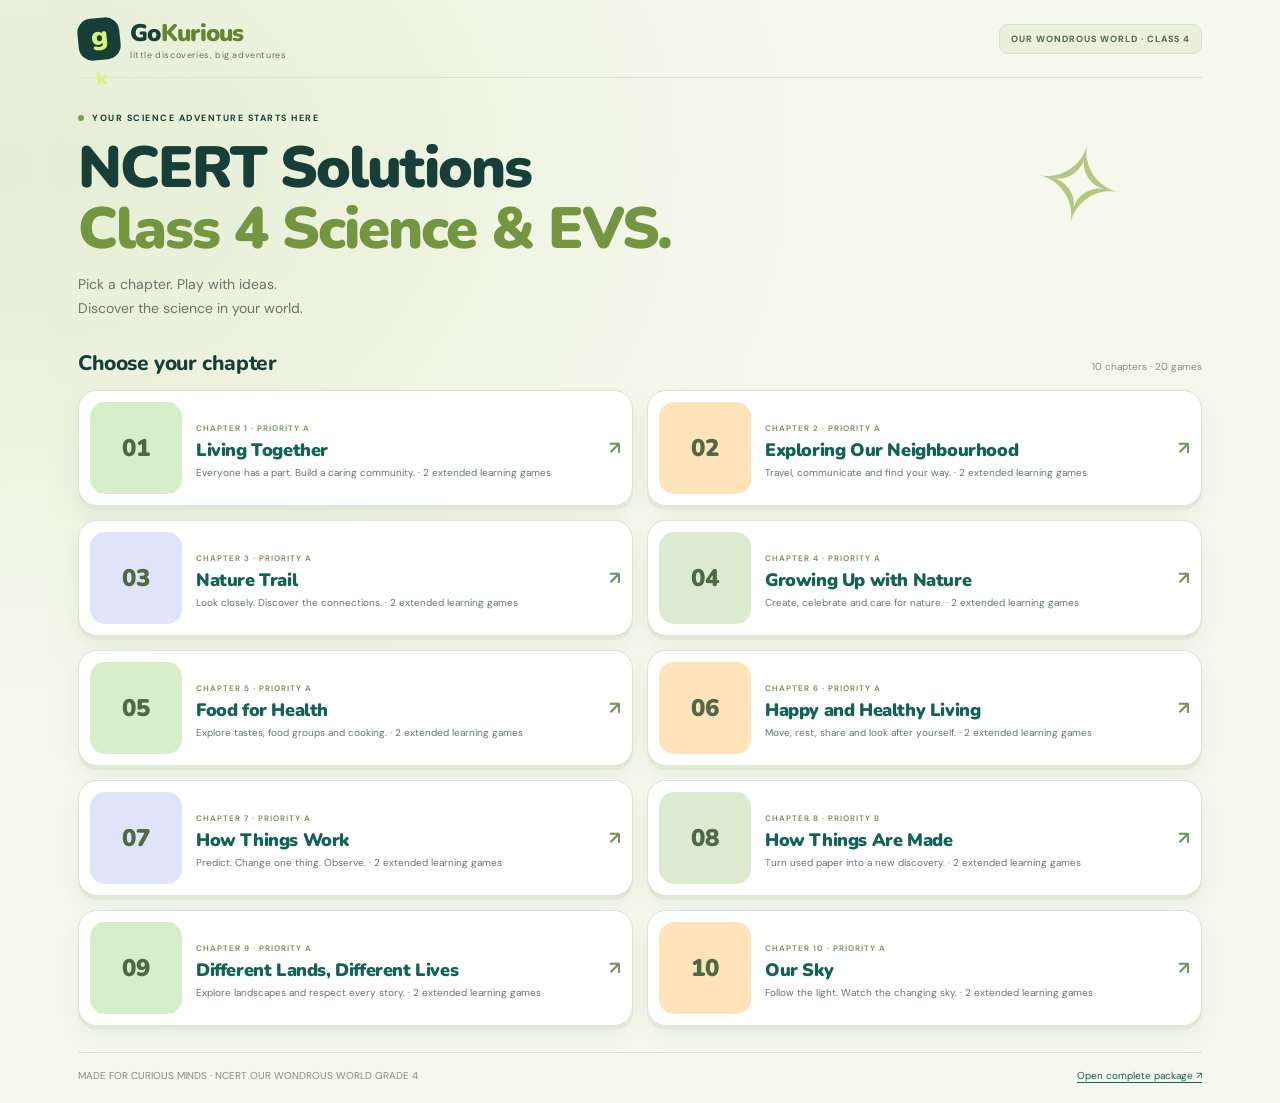
==== commit 6507ece9: "Rebuild Class 4 Science as connected learning missions" ====
--- a/class-4-science/index.html
+++ b/class-4-science/index.html
@@ -22,13 +22,13 @@
     <header class="class4-head"><a class="class4-brand" href="./"><span class="class4-logo">g<span>k</span></span><span>Go<span style="color:#668534">Kurious</span><small>little discoveries, big adventures</small></span></a><span class="class4-pill">OUR WONDROUS WORLD · CLASS 4</span></header>
     <main class="class4-main">
       <section class="class4-hero"><div class="class4-eyebrow">YOUR SCIENCE ADVENTURE STARTS HERE</div><h1>NCERT Solutions<br><em>Class 4 Science & EVS.</em></h1><p>Pick a chapter. Play with ideas.<br>Discover the science in your world.</p><span class="class4-spark" aria-hidden="true">✧</span></section>
-      <section aria-labelledby="chapters-title"><div class="class4-section-title"><h2 id="chapters-title">Choose your chapter</h2><span>10 chapters · 40 games</span></div><div class="class4-grid" id="chapter-grid"></div></section>
+      <section aria-labelledby="chapters-title"><div class="class4-section-title"><h2 id="chapters-title">Choose your chapter</h2><span>10 chapters · 20 games</span></div><div class="class4-grid" id="chapter-grid"></div></section>
     </main>
     <footer class="class4-footer"><span>MADE FOR CURIOUS MINDS · NCERT OUR WONDROUS WORLD GRADE 4</span><a href="chapters/class-4-science/" aria-label="Open the complete Class 4 Science & EVS package">Open complete package ↗</a></footer>
   </div>
   <script src="chapters/class-4-science/content.js"></script>
   <script>
-  document.querySelector('#chapter-grid').innerHTML=SAFARI.worlds.map((w,i)=>`<a class="class4-card" href="chapters/class-4-science/#ch${i+1}" style="--tile:${w.color}" aria-label="Open Chapter ${i+1}: ${w.name}"><span class="class4-number">${String(i+1).padStart(2,'0')}</span><span class="class4-copy"><small>CHAPTER ${i+1} · PRIORITY ${w.priority}</small><h3>${w.name}</h3><p>${w.subtitle} · 4 games including Doodle</p></span><span class="arrow" aria-hidden="true">↗</span></a>`).join('');
+  document.querySelector('#chapter-grid').innerHTML=SAFARI.worlds.map((w,i)=>`<a class="class4-card" href="chapters/class-4-science/#ch${i+1}" style="--tile:${w.color}" aria-label="Open Chapter ${i+1}: ${w.name}"><span class="class4-number">${String(i+1).padStart(2,'0')}</span><span class="class4-copy"><small>CHAPTER ${i+1} · PRIORITY ${w.priority}</small><h3>${w.name}</h3><p>${w.subtitle} · 2 extended learning games</p></span><span class="arrow" aria-hidden="true">↗</span></a>`).join('');
   </script>
 </body>
 </html>
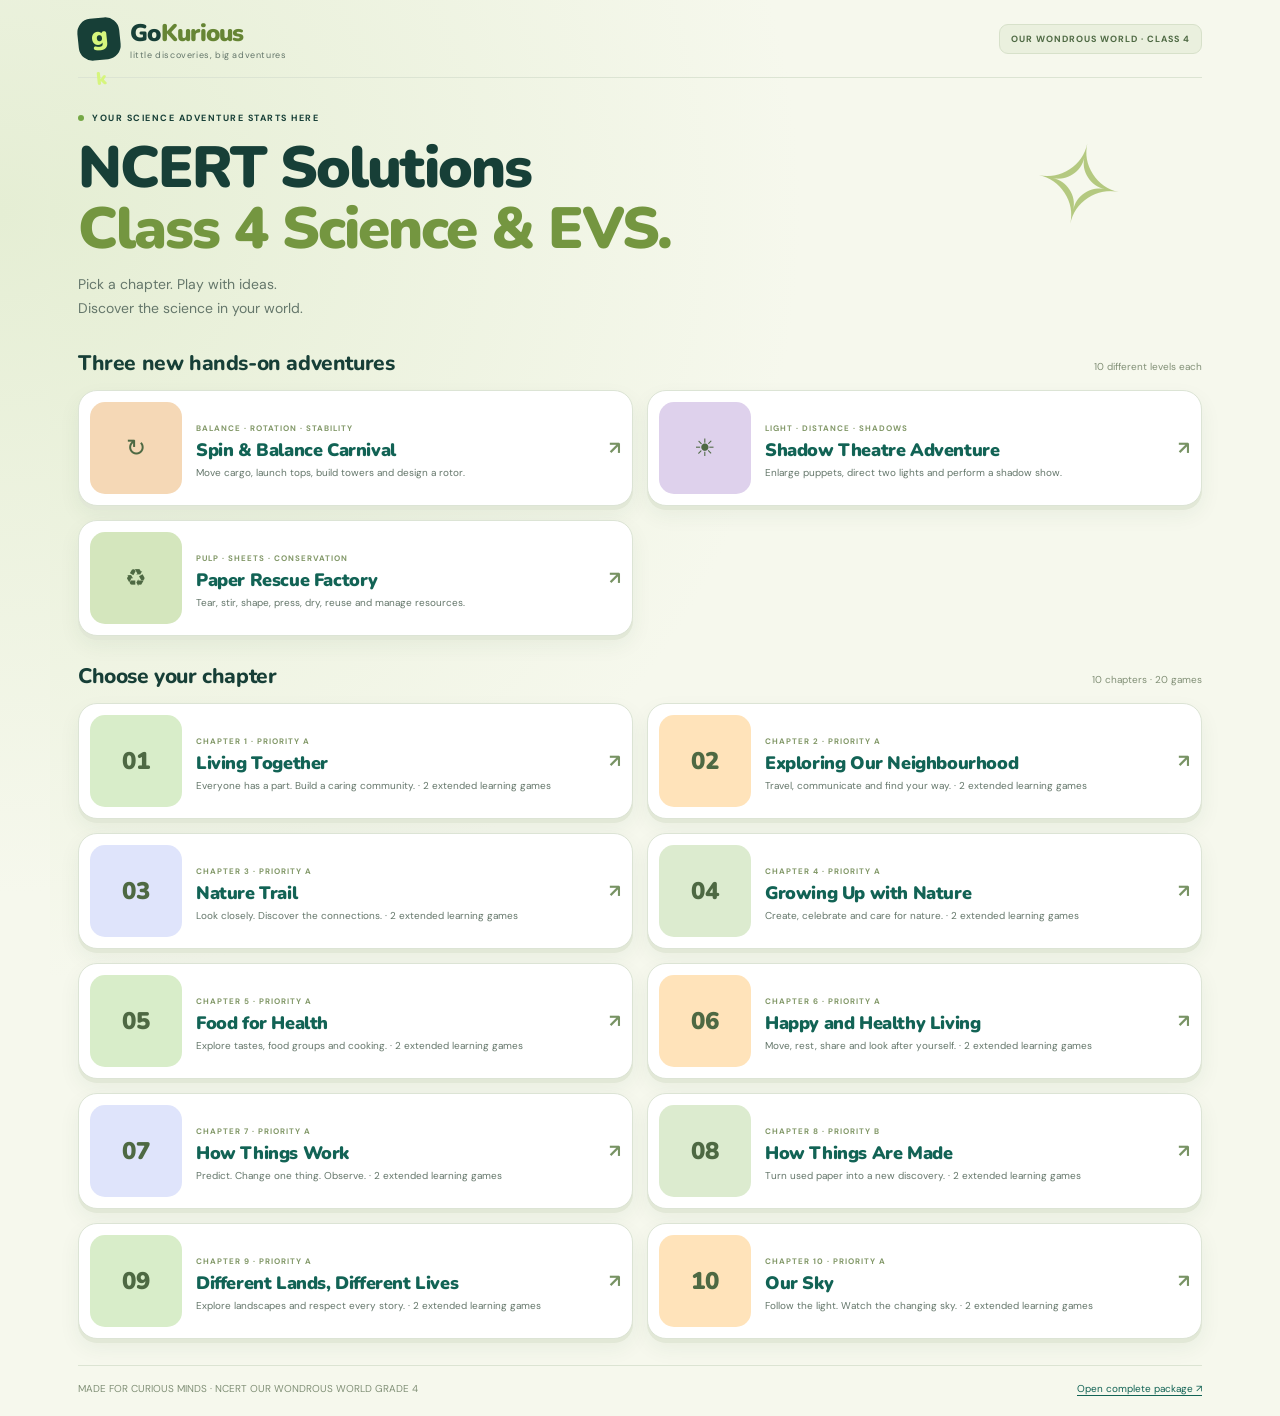
==== commit 62717e03: "Rebuild three Class 4 science games as distinct hands-on campaigns" ====
--- a/class-4-science/index.html
+++ b/class-4-science/index.html
@@ -22,7 +22,7 @@
     <header class="class4-head"><a class="class4-brand" href="./"><span class="class4-logo">g<span>k</span></span><span>Go<span style="color:#668534">Kurious</span><small>little discoveries, big adventures</small></span></a><span class="class4-pill">OUR WONDROUS WORLD · CLASS 4</span></header>
     <main class="class4-main">
       <section class="class4-hero"><div class="class4-eyebrow">YOUR SCIENCE ADVENTURE STARTS HERE</div><h1>NCERT Solutions<br><em>Class 4 Science & EVS.</em></h1><p>Pick a chapter. Play with ideas.<br>Discover the science in your world.</p><span class="class4-spark" aria-hidden="true">✧</span></section>
-      <section aria-labelledby="chapters-title"><div class="class4-section-title"><h2 id="chapters-title">Choose your chapter</h2><span>10 chapters · 20 games</span></div><div class="class4-grid" id="chapter-grid"></div></section>
+      <section aria-label="New hands-on campaigns"><div class="class4-section-title"><h2>Three new hands-on adventures</h2><span>10 different levels each</span></div><div class="class4-grid" style="margin-bottom:26px"><a class="class4-card" href="chapters/class-4-science/?v=hands-on-3#spinner" style="--tile:#f5d8b6"><span class="class4-number">↻</span><span class="class4-copy"><small>BALANCE · ROTATION · STABILITY</small><h3>Spin &amp; Balance Carnival</h3><p>Move cargo, launch tops, build towers and design a rotor.</p></span><span class="arrow">↗</span></a><a class="class4-card" href="chapters/class-4-science/?v=hands-on-3#shadows" style="--tile:#ded1ec"><span class="class4-number">☀</span><span class="class4-copy"><small>LIGHT · DISTANCE · SHADOWS</small><h3>Shadow Theatre Adventure</h3><p>Enlarge puppets, direct two lights and perform a shadow show.</p></span><span class="arrow">↗</span></a><a class="class4-card" href="chapters/class-4-science/?v=hands-on-3#paper" style="--tile:#d4e6bd"><span class="class4-number">♻</span><span class="class4-copy"><small>PULP · SHEETS · CONSERVATION</small><h3>Paper Rescue Factory</h3><p>Tear, stir, shape, press, dry, reuse and manage resources.</p></span><span class="arrow">↗</span></a></div></section><section aria-labelledby="chapters-title"><div class="class4-section-title"><h2 id="chapters-title">Choose your chapter</h2><span>10 chapters · 20 games</span></div><div class="class4-grid" id="chapter-grid"></div></section>
     </main>
     <footer class="class4-footer"><span>MADE FOR CURIOUS MINDS · NCERT OUR WONDROUS WORLD GRADE 4</span><a href="chapters/class-4-science/" aria-label="Open the complete Class 4 Science & EVS package">Open complete package ↗</a></footer>
   </div>
